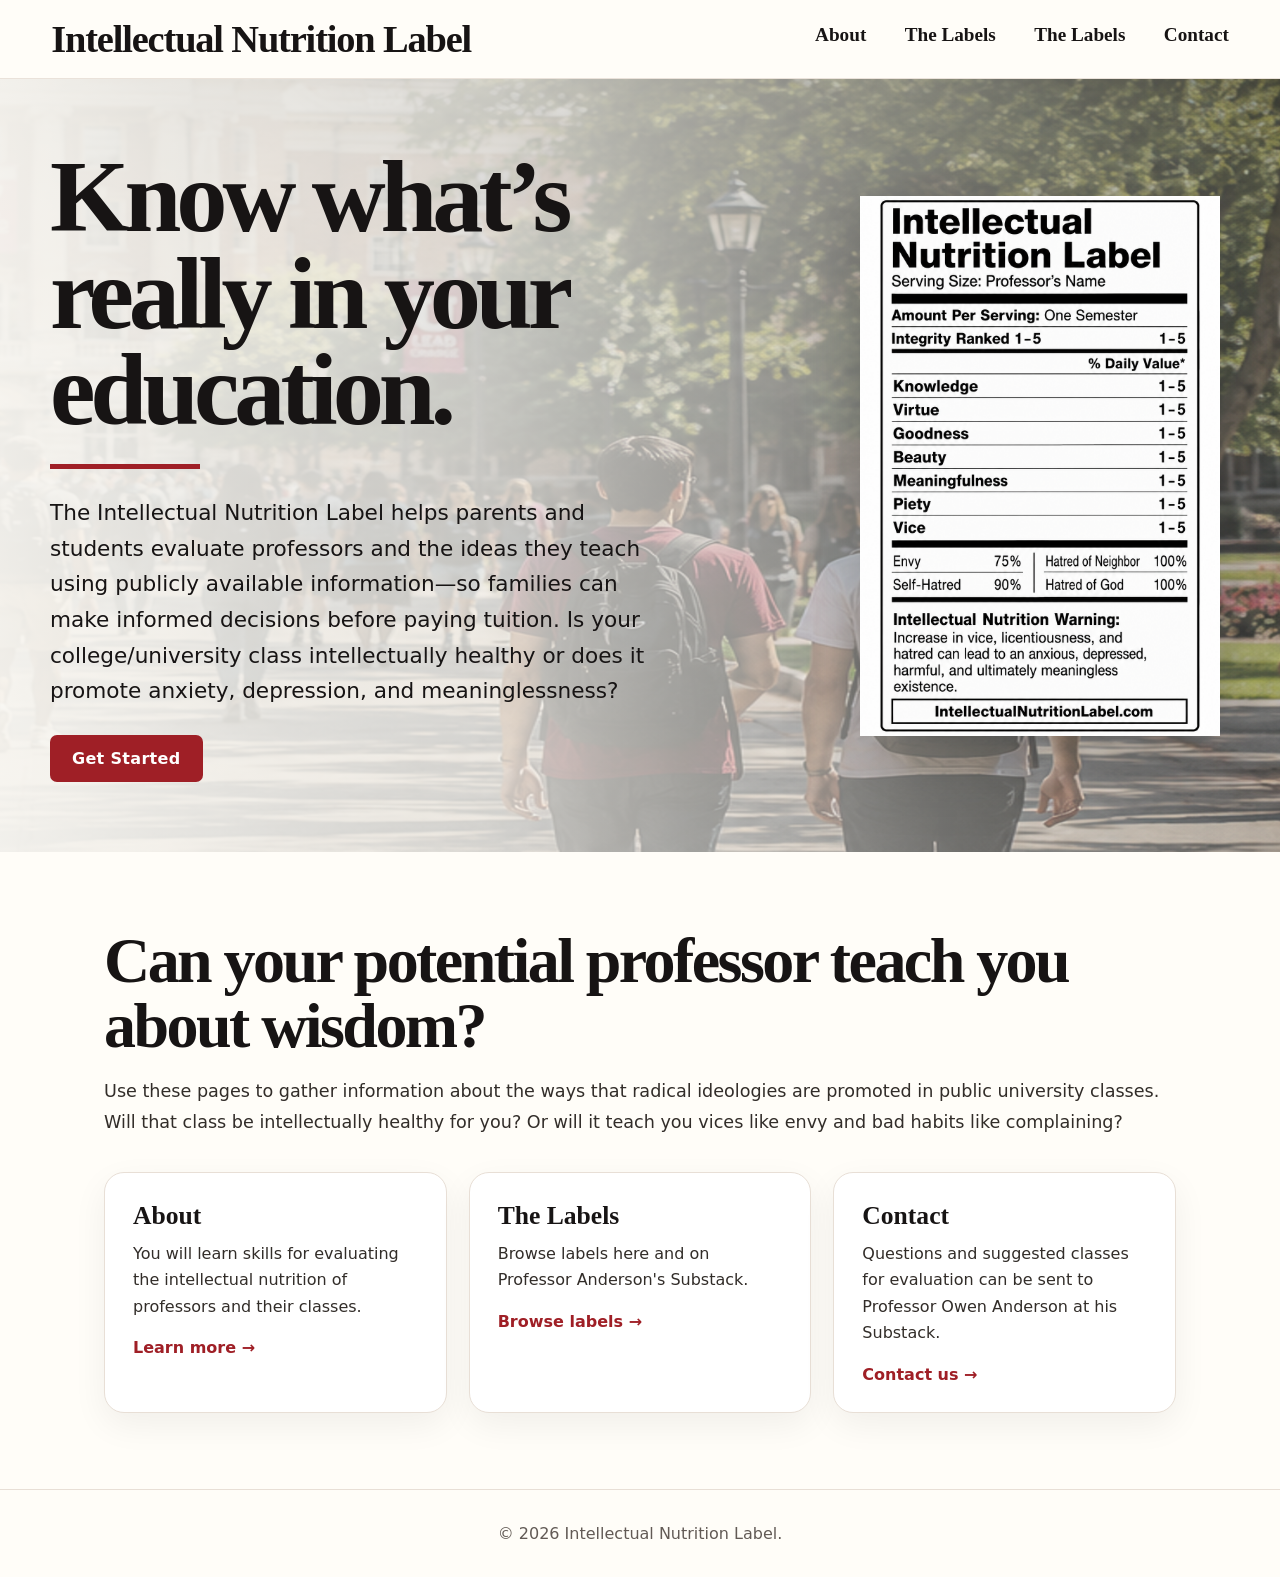
==== index.html @ eaf68fdd "Fix duplicate link in navigation menu" ====
<!doctype html>
<html lang="en">
<head>
  <meta charset="utf-8" />
  <meta name="viewport" content="width=device-width, initial-scale=1" />
  <title>Intellectual Nutrition Label</title>
  <meta name="description" content="The Intellectual Nutrition Label helps parents and students evaluate professors and the ideas they promote using publicly available information." />
  <link rel="stylesheet" href="assets/styles.css" />
</head>
<body>
  <header class="site-header">
    <a class="brand" href="index.html">Intellectual Nutrition Label</a>
    <nav class="main-nav" aria-label="Main navigation">
      <a href="about.html">About</a>
      <a href="labels.html">The Labels</a>
      <a href="labels.html">The Labels</a>
      <a href="contact.html">Contact</a>
    </nav>
  </header>

  <main>
    <section class="hero" aria-label="Intellectual Nutrition Label homepage hero">
      <div class="hero-inner">
        <div>
          <h1>Know what’s really in your education.</h1>
          <div class="accent-line"></div>
          <p>The Intellectual Nutrition Label helps parents and students evaluate professors and the ideas they teach using publicly available information—so families can make informed decisions before paying tuition. Is your college/university class intellectually healthy or does it promote anxiety, depression, and meaninglessness?</p>
          <a class="button" href="about.html">Get Started</a>
        </div>
        <img class="hero-label" src="assets/sample-label.png" alt="Sample Intellectual Nutrition Label" />
      </div>
    </section>

    <section class="section">
      <h2>Can your potential professor teach you about wisdom?</h2>
      <p class="lead">Use these pages to gather information about the ways that radical ideologies are promoted in public university classes. Will that class be intellectually healthy for you?  Or will it teach you vices like envy and bad habits like complaining?</p>
      <div class="cards">
        <article class="info-card">
          <h3>About</h3>
          <p>You will learn skills for evaluating the intellectual nutrition of professors and their classes.</p>
          <a class="card-link" href="about.html">Learn more →</a>
        </article>
        <article class="info-card">
          <h3>The Labels</h3>
          <p>Browse labels here and on Professor Anderson's Substack.</p>
          <a class="card-link" href="labels.html">Browse labels →</a>
        </article>
        <article class="info-card">
          <h3>Contact</h3>
          <p>Questions and suggested classes for evaluation can be sent to Professor Owen Anderson at his Substack.</p>
          <a class="card-link" href="contact.html">Contact us →</a>
        </article>
      </div>
    </section>
  </main>

  <footer class="footer">© <span id="year"></span> Intellectual Nutrition Label.</footer>
  <script>document.getElementById('year').textContent = new Date().getFullYear();</script>
</body>
</html>
---- assets/styles.css ----
:root {
  --maroon: #9f1f26;
  --maroon-dark: #75141a;
  --ink: #171414;
  --paper: #fffdf8;
  --cream: #f7f2e9;
  --muted: #625a55;
  --line: #e8dfd6;
  --gold: #b39249;
}
* { box-sizing: border-box; }
html { scroll-behavior: smooth; }
body {
  margin: 0;
  font-family: Georgia, 'Times New Roman', serif;
  color: var(--ink);
  background: var(--paper);
}
a { color: inherit; }
.site-header {
  position: sticky;
  top: 0;
  z-index: 10;
  display: flex;
  justify-content: space-between;
  align-items: center;
  gap: 24px;
  padding: 20px clamp(20px, 4vw, 72px);
  background: rgba(255,253,248,.94);
  backdrop-filter: blur(10px);
  border-bottom: 1px solid rgba(232,223,214,.9);
}
.brand {
  font-size: clamp(1.6rem, 3vw, 3rem);
  line-height: 1;
  font-weight: 700;
  text-decoration: none;
  letter-spacing: -.03em;
}
.main-nav {
  display: flex;
  gap: clamp(18px, 3vw, 44px);
  align-items: center;
  font-size: clamp(1rem, 1.5vw, 1.35rem);
  font-weight: 700;
}
.main-nav a {
  text-decoration: none;
  padding-bottom: 7px;
  border-bottom: 2px solid transparent;
}
.main-nav a:hover,
.main-nav a.active { color: var(--maroon); border-bottom-color: var(--maroon); }
.hero {
  position: relative;
  min-height: 76vh;
  display: grid;
  align-items: center;
  overflow: hidden;
  background: linear-gradient(90deg, rgba(255,253,248,.93) 0%, rgba(255,253,248,.76) 38%, rgba(255,253,248,.18) 100%), url('campus-background.png') center/cover no-repeat;
}
.hero-inner {
  width: min(1180px, calc(100% - 40px));
  margin: 0 auto;
  display: grid;
  grid-template-columns: 1fr minmax(260px, 380px);
  gap: clamp(32px, 7vw, 90px);
  align-items: center;
  padding: 70px 0;
}
.hero h1 {
  margin: 0;
  max-width: 650px;
  font-size: clamp(3rem, 8vw, 6.6rem);
  line-height: .94;
  letter-spacing: -.05em;
}
.accent-line {
  width: 150px;
  height: 5px;
  margin: 26px 0;
  background: var(--maroon);
}
.hero p {
  max-width: 610px;
  margin: 0;
  font-family: system-ui, -apple-system, BlinkMacSystemFont, 'Segoe UI', sans-serif;
  font-size: clamp(1.05rem, 2vw, 1.35rem);
  line-height: 1.65;
}
.hero-label {
  width: 100%;
  max-height: 540px;
  object-fit: contain;
  filter: drop-shadow(0 22px 35px rgba(0,0,0,.25));
}
.button {
  display: inline-block;
  margin-top: 26px;
  padding: 14px 22px;
  border-radius: 7px;
  background: var(--maroon);
  color: white;
  text-decoration: none;
  font-family: system-ui, -apple-system, BlinkMacSystemFont, 'Segoe UI', sans-serif;
  font-weight: 800;
  letter-spacing: .02em;
  border: 0;
  cursor: pointer;
}
.button:hover { background: var(--maroon-dark); }
.main-screen-button { margin-top: 22px; }
.section {
  max-width: 1120px;
  margin: 0 auto;
  padding: 76px 24px;
}
.section.narrow { max-width: 900px; }
.section h1,
.section h2 {
  font-size: clamp(2.4rem, 5vw, 4.4rem);
  line-height: 1.02;
  margin: 0 0 18px;
  letter-spacing: -.04em;
}
.section h3 { font-size: 1.6rem; margin-bottom: 10px; }
.lead,
.section p,
.section li,
.editor-label {
  font-family: system-ui, -apple-system, BlinkMacSystemFont, 'Segoe UI', sans-serif;
  font-size: 1.1rem;
  line-height: 1.75;
  color: #322d29;
}
.page-hero {
  background: linear-gradient(90deg, rgba(23,20,20,.62), rgba(23,20,20,.28)), url('campus-background.png') center/cover no-repeat;
  color: white;
  padding: 110px 24px;
}
.page-hero > div { max-width: 1120px; margin: 0 auto; }
.page-hero h1 { font-size: clamp(3rem, 7vw, 6rem); line-height: .95; margin: 0; letter-spacing: -.05em; }
.page-hero p { max-width: 720px; font-family: system-ui, -apple-system, BlinkMacSystemFont, 'Segoe UI', sans-serif; font-size: 1.25rem; line-height: 1.65; }
.cards,
.label-grid {
  display: grid;
  grid-template-columns: repeat(3, 1fr);
  gap: 22px;
  margin-top: 34px;
}
.info-card,
.label-card,
.editor-card {
  border: 1px solid var(--line);
  border-radius: 20px;
  padding: 28px;
  background: white;
  box-shadow: 0 12px 35px rgba(0,0,0,.06);
}
.info-card h3,
.label-card h3 { margin: 0 0 10px; }
.info-card p,
.label-card p { margin: 0; font-size: 1rem; line-height: 1.65; }
.card-link {
  display: inline-block;
  margin-top: 18px;
  color: var(--maroon);
  font-family: system-ui, -apple-system, BlinkMacSystemFont, 'Segoe UI', sans-serif;
  font-weight: 800;
  text-decoration: none;
}
.badge {
  display: inline-block;
  font-family: system-ui, -apple-system, BlinkMacSystemFont, 'Segoe UI', sans-serif;
  font-size: .8rem;
  font-weight: 800;
  letter-spacing: .08em;
  text-transform: uppercase;
  color: var(--maroon);
  background: #f7e9ea;
  border-radius: 999px;
  padding: 6px 10px;
  margin-bottom: 14px;
}
.blog-note {
  border-left: 6px solid var(--maroon);
  background: #fff;
  padding: 24px;
  margin-top: 28px;
  box-shadow: 0 8px 24px rgba(0,0,0,.04);
}
.textbox {
  width: 100%;
  min-height: 320px;
  resize: vertical;
  border: 1px solid var(--line);
  border-radius: 16px;
  padding: 20px;
  font-family: system-ui, -apple-system, BlinkMacSystemFont, 'Segoe UI', sans-serif;
  font-size: 1rem;
  line-height: 1.6;
  color: #322d29;
  background: #fff;
}
.editor-card { margin-top: 28px; }
.editor-label { display: block; font-weight: 800; color: var(--ink); margin-bottom: 10px; }
.footer {
  padding: 34px 24px;
  text-align: center;
  font-family: system-ui, -apple-system, BlinkMacSystemFont, 'Segoe UI', sans-serif;
  color: var(--muted);
  border-top: 1px solid var(--line);
}
@media (max-width: 900px) {
  .site-header { position: static; align-items: flex-start; flex-direction: column; }
  .main-nav { flex-wrap: wrap; }
  .hero-inner { grid-template-columns: 1fr; }
  .hero-label { max-width: 360px; }
  .cards, .label-grid { grid-template-columns: 1fr; }
}
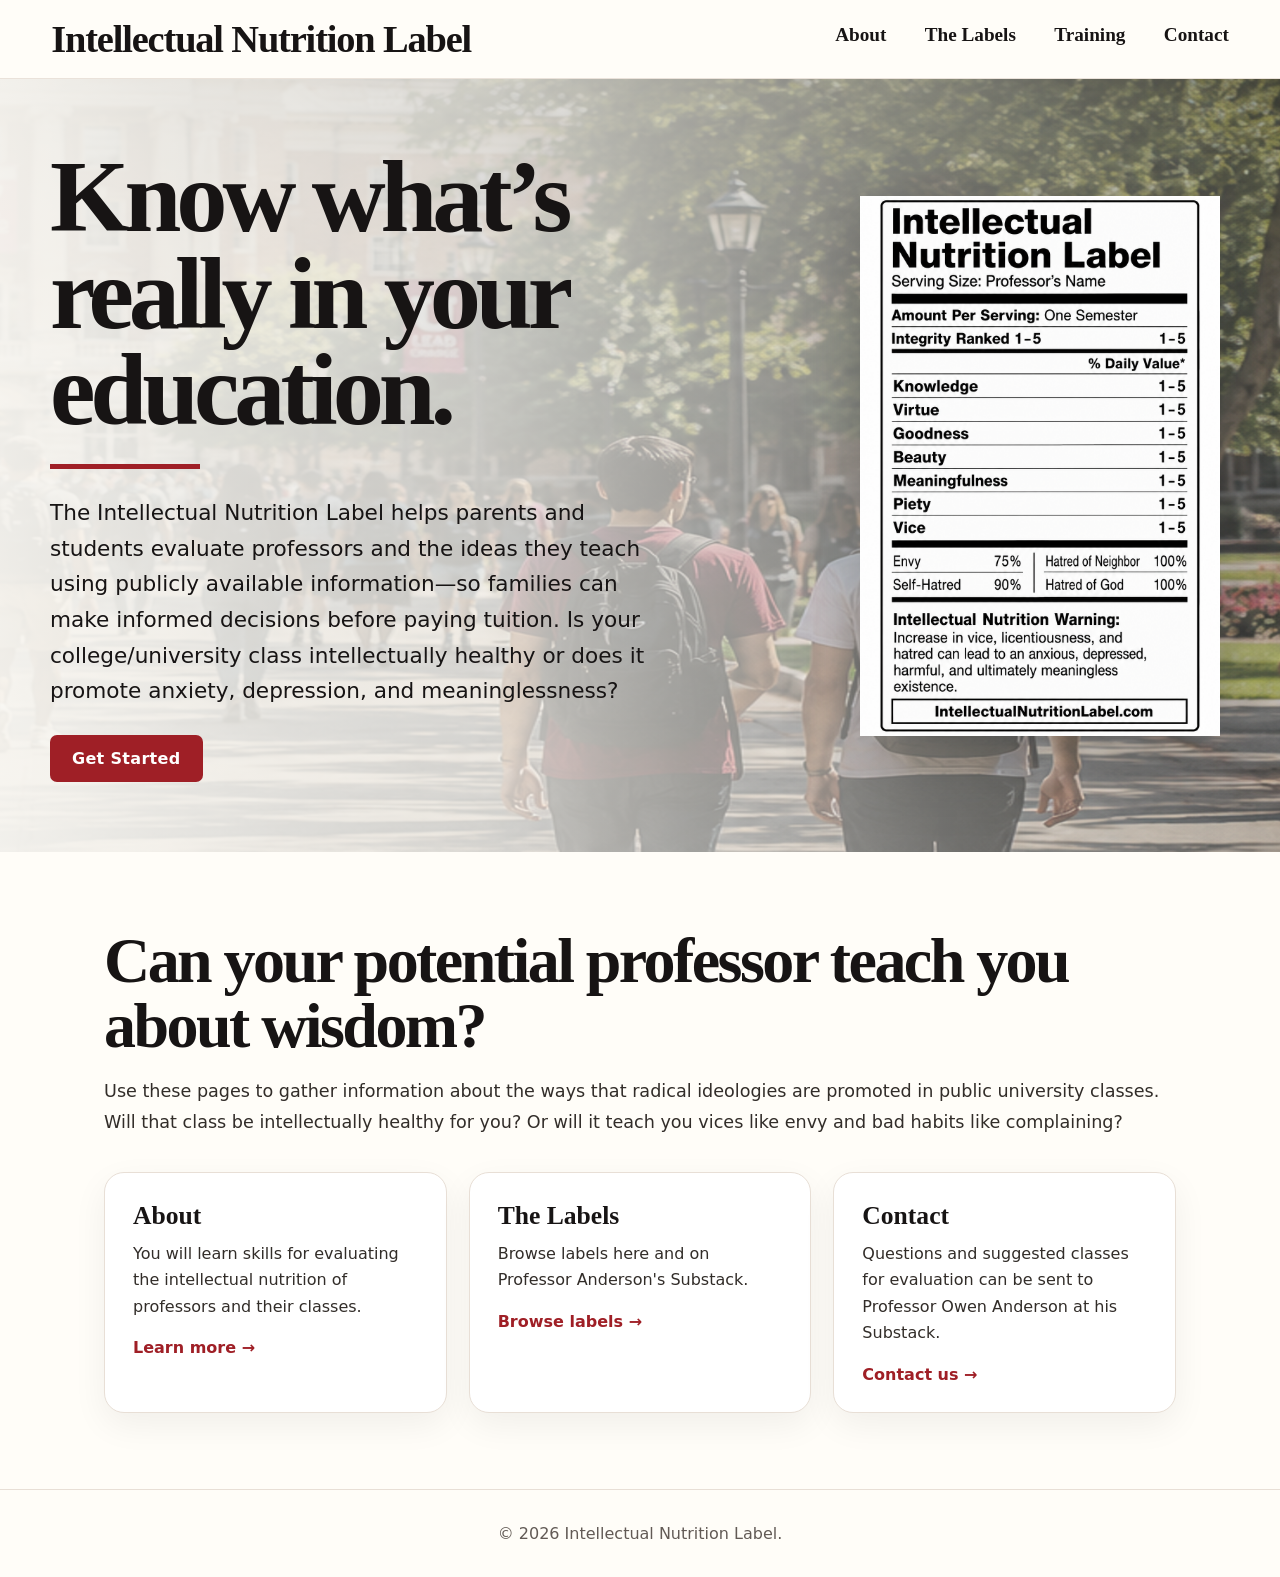
==== commit bfd57281: "Change 'The Labels' link to 'Training'" ====
--- a/index.html
+++ b/index.html
@@ -13,7 +13,7 @@
     <nav class="main-nav" aria-label="Main navigation">
       <a href="about.html">About</a>
       <a href="labels.html">The Labels</a>
-      <a href="labels.html">The Labels</a>
+      <a href="labels.html">Training</a>
       <a href="contact.html">Contact</a>
     </nav>
   </header>
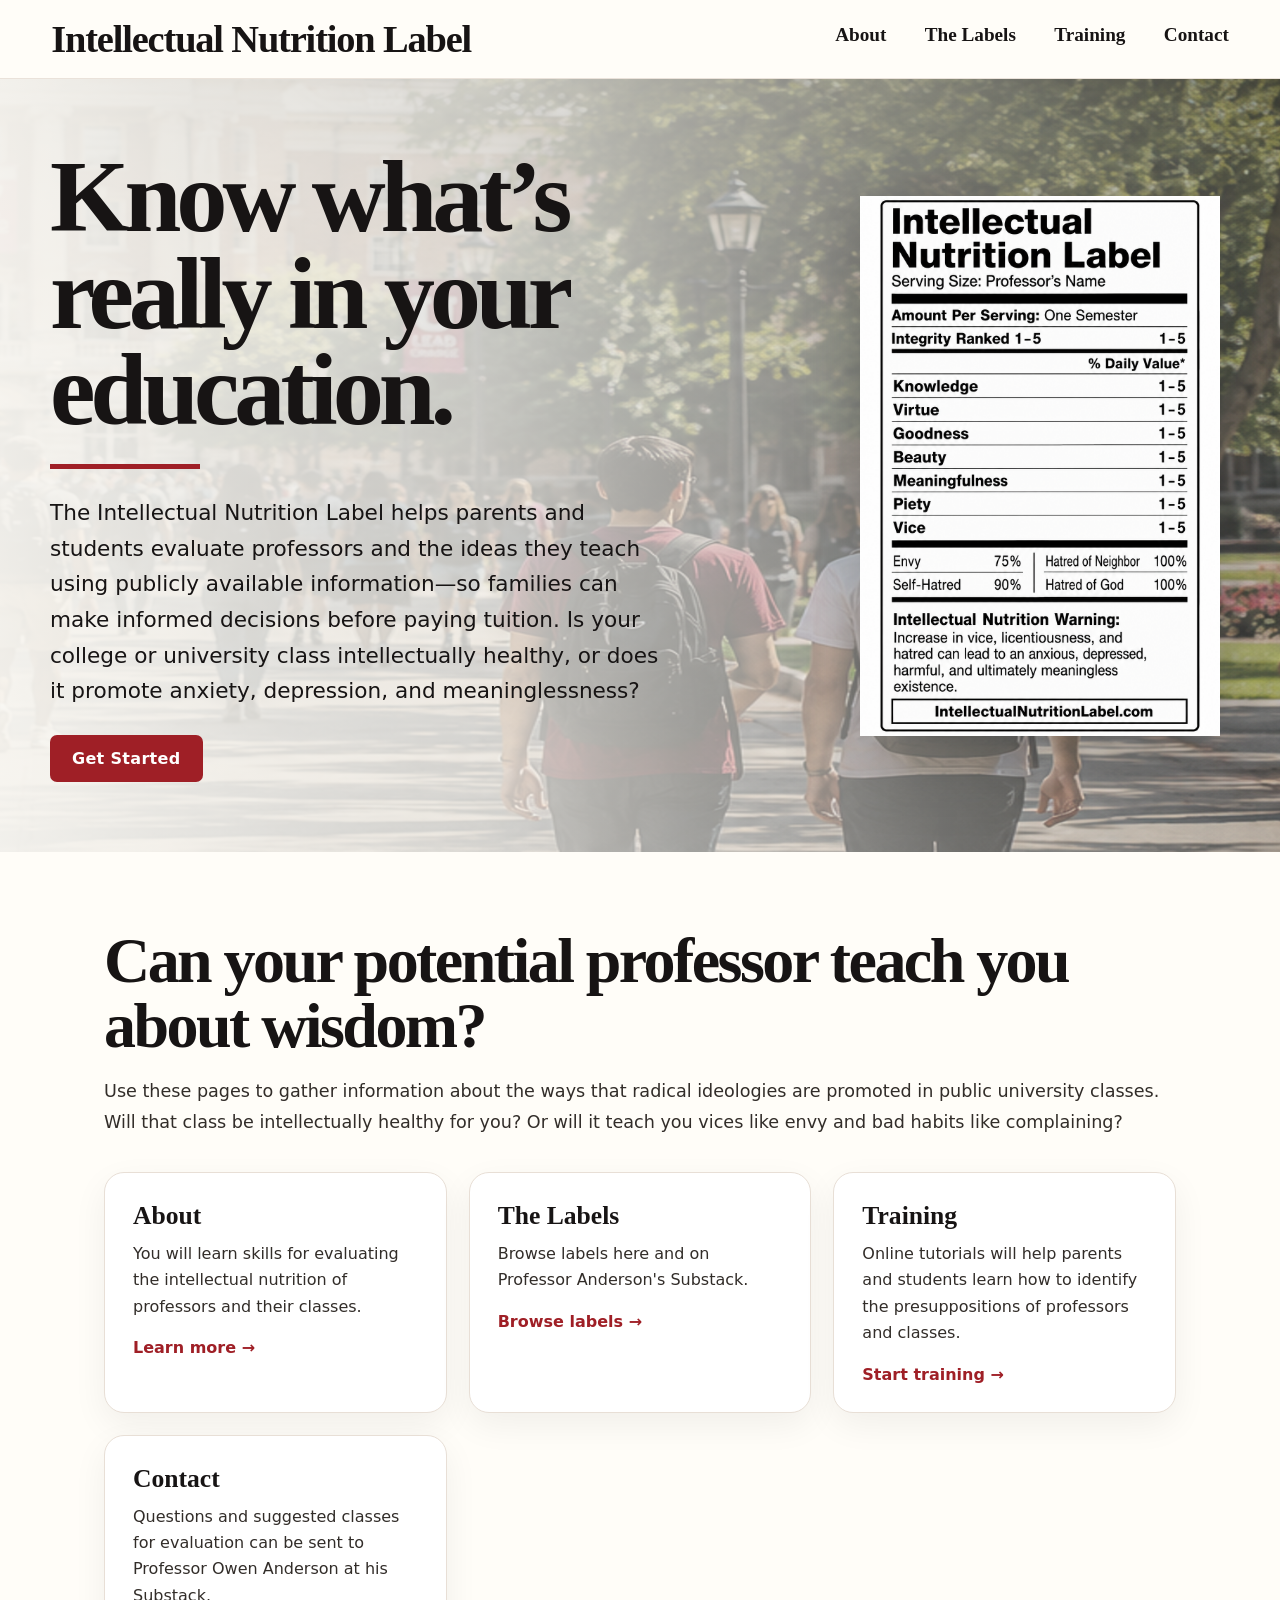
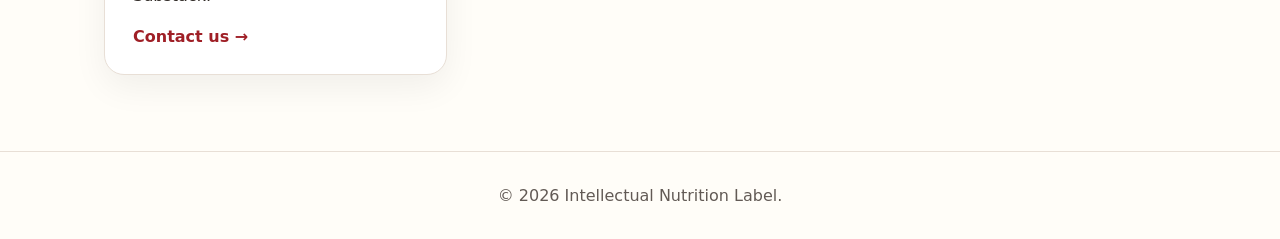
==== commit 1ef4a584: "Add files via upload" ====
--- a/index.html
+++ b/index.html
@@ -13,7 +13,7 @@
     <nav class="main-nav" aria-label="Main navigation">
       <a href="about.html">About</a>
       <a href="labels.html">The Labels</a>
-      <a href="labels.html">Training</a>
+      <a href="training.html">Training</a>
       <a href="contact.html">Contact</a>
     </nav>
   </header>
@@ -24,7 +24,7 @@
         <div>
           <h1>Know what’s really in your education.</h1>
           <div class="accent-line"></div>
-          <p>The Intellectual Nutrition Label helps parents and students evaluate professors and the ideas they teach using publicly available information—so families can make informed decisions before paying tuition. Is your college/university class intellectually healthy or does it promote anxiety, depression, and meaninglessness?</p>
+          <p>The Intellectual Nutrition Label helps parents and students evaluate professors and the ideas they teach using publicly available information—so families can make informed decisions before paying tuition. Is your college or university class intellectually healthy, or does it promote anxiety, depression, and meaninglessness?</p>
           <a class="button" href="about.html">Get Started</a>
         </div>
         <img class="hero-label" src="assets/sample-label.png" alt="Sample Intellectual Nutrition Label" />
@@ -33,8 +33,8 @@
 
     <section class="section">
       <h2>Can your potential professor teach you about wisdom?</h2>
-      <p class="lead">Use these pages to gather information about the ways that radical ideologies are promoted in public university classes. Will that class be intellectually healthy for you?  Or will it teach you vices like envy and bad habits like complaining?</p>
-      <div class="cards">
+      <p class="lead">Use these pages to gather information about the ways that radical ideologies are promoted in public university classes. Will that class be intellectually healthy for you? Or will it teach you vices like envy and bad habits like complaining?</p>
+      <div class="cards cards-four">
         <article class="info-card">
           <h3>About</h3>
           <p>You will learn skills for evaluating the intellectual nutrition of professors and their classes.</p>
@@ -44,6 +44,11 @@
           <h3>The Labels</h3>
           <p>Browse labels here and on Professor Anderson's Substack.</p>
           <a class="card-link" href="labels.html">Browse labels →</a>
+        </article>
+        <article class="info-card">
+          <h3>Training</h3>
+          <p>Online tutorials will help parents and students learn how to identify the presuppositions of professors and classes.</p>
+          <a class="card-link" href="training.html">Start training →</a>
         </article>
         <article class="info-card">
           <h3>Contact</h3>
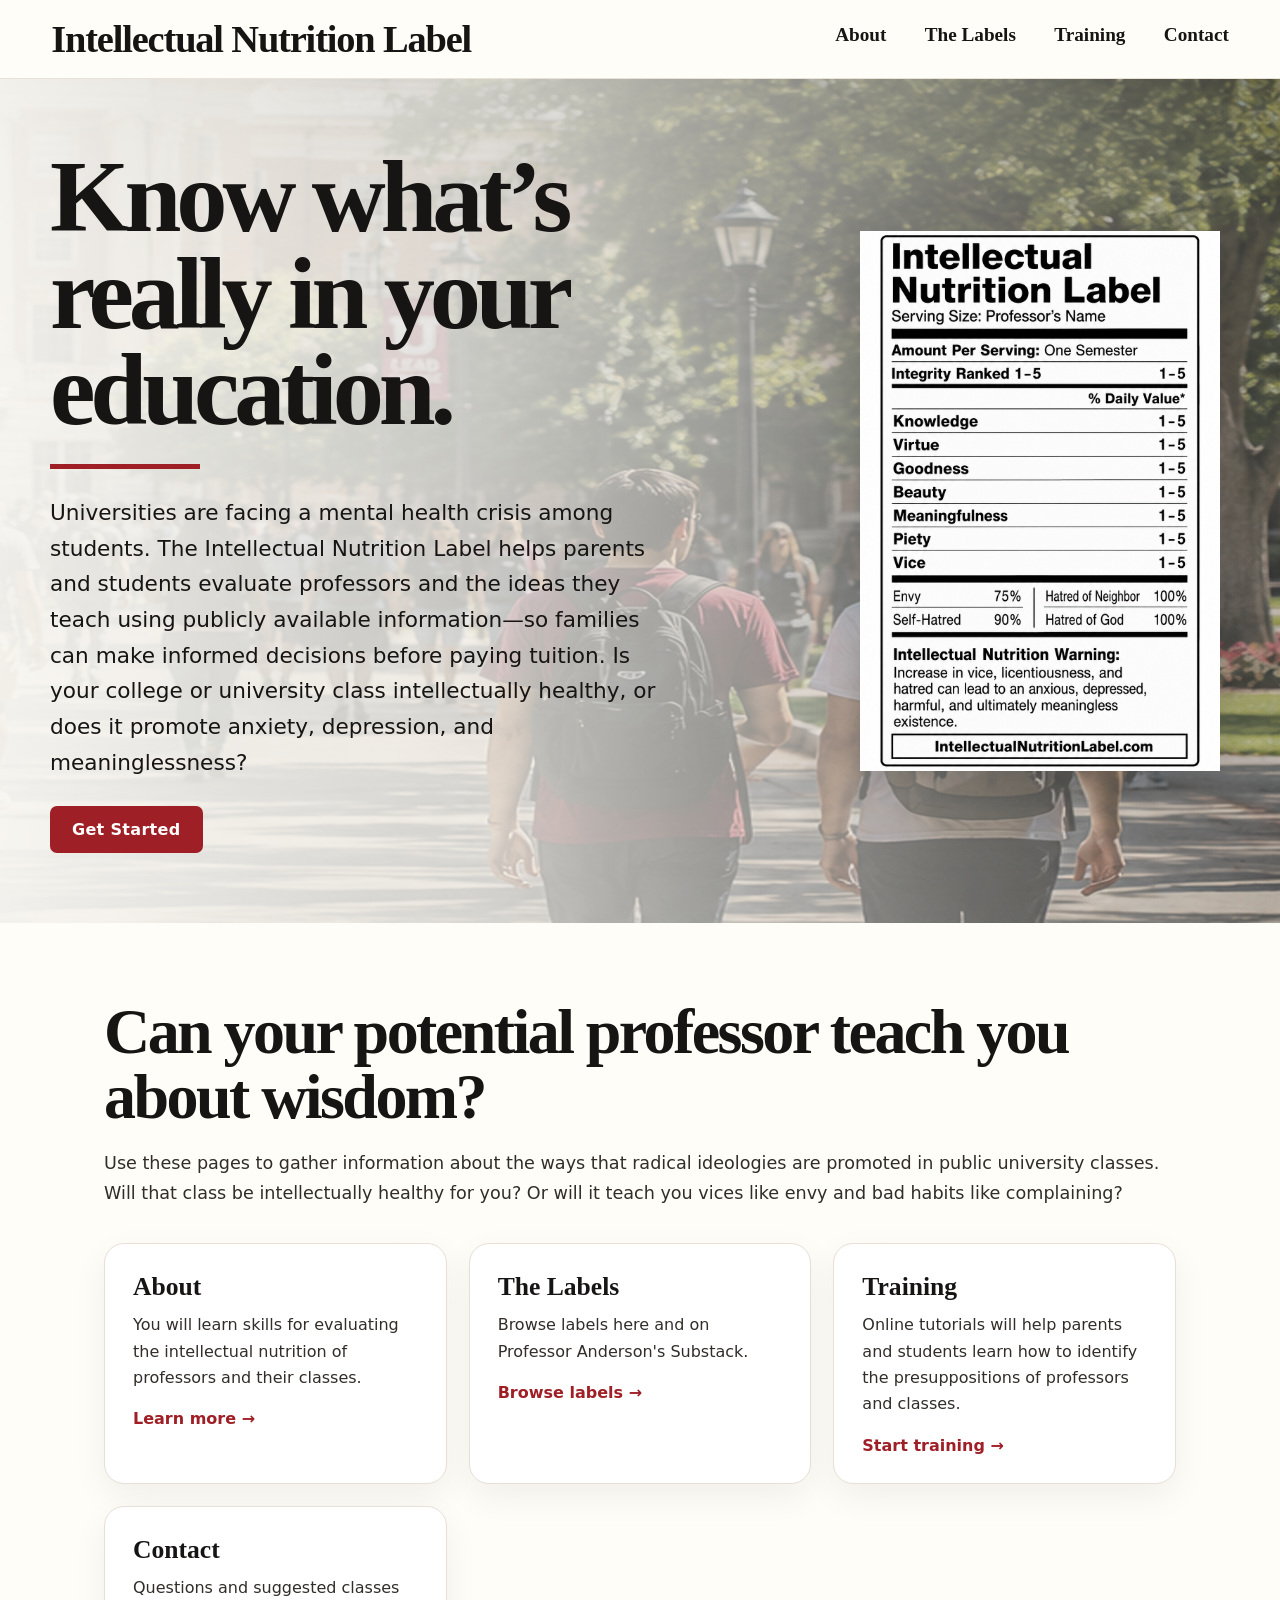
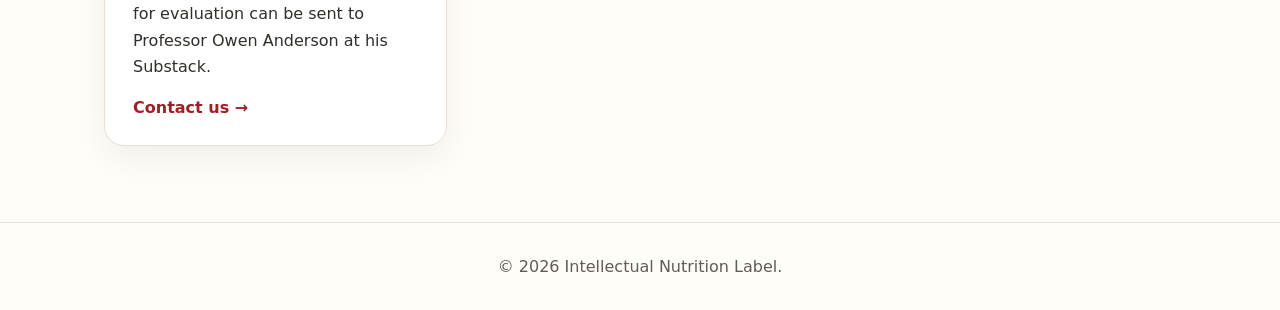
==== commit 92b2ef53: "Revise meta description and hero section text Updated the description meta tag and modified a paragr" ====
--- a/index.html
+++ b/index.html
@@ -24,7 +24,7 @@
         <div>
           <h1>Know what’s really in your education.</h1>
           <div class="accent-line"></div>
-          <p>The Intellectual Nutrition Label helps parents and students evaluate professors and the ideas they teach using publicly available information—so families can make informed decisions before paying tuition. Is your college or university class intellectually healthy, or does it promote anxiety, depression, and meaninglessness?</p>
+          <p>Universities are facing a mental health crisis among students. The Intellectual Nutrition Label helps parents and students evaluate professors and the ideas they teach using publicly available information—so families can make informed decisions before paying tuition. Is your college or university class intellectually healthy, or does it promote anxiety, depression, and meaninglessness?</p>
           <a class="button" href="about.html">Get Started</a>
         </div>
         <img class="hero-label" src="assets/sample-label.png" alt="Sample Intellectual Nutrition Label" />
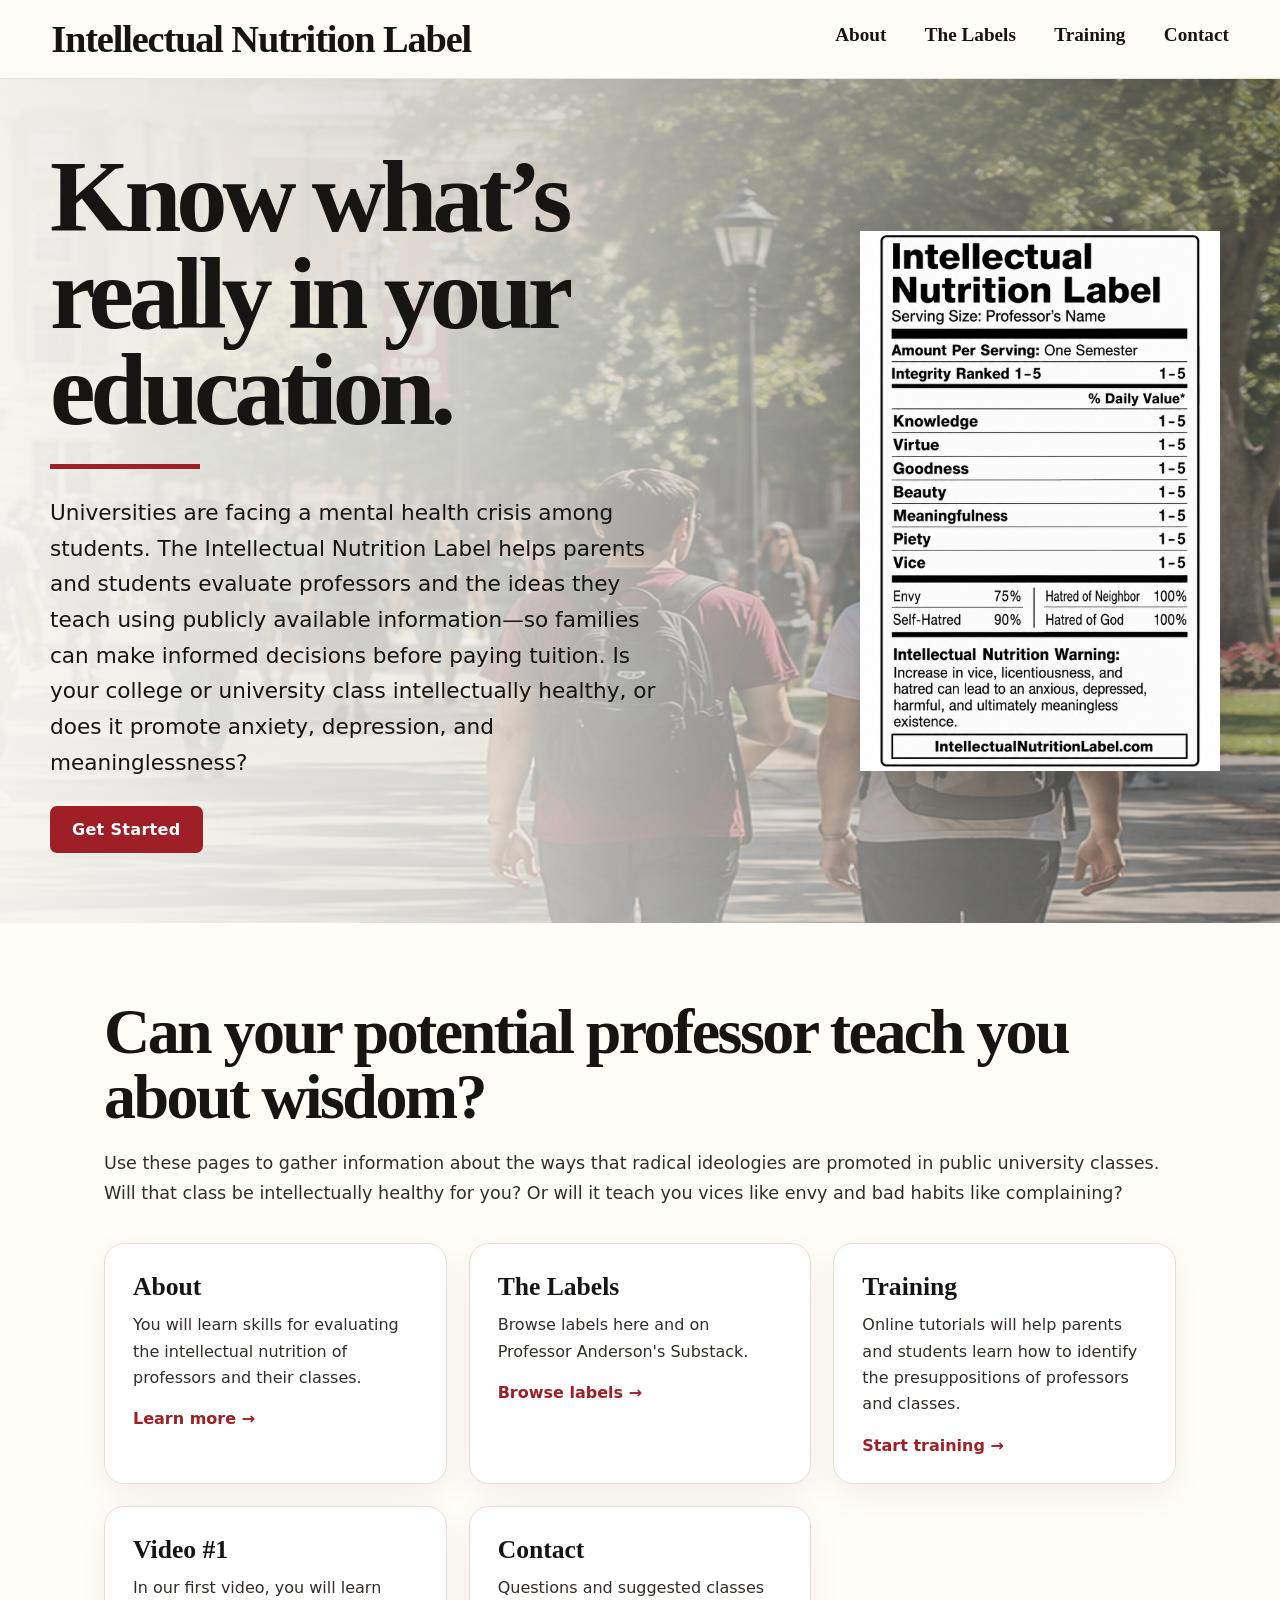
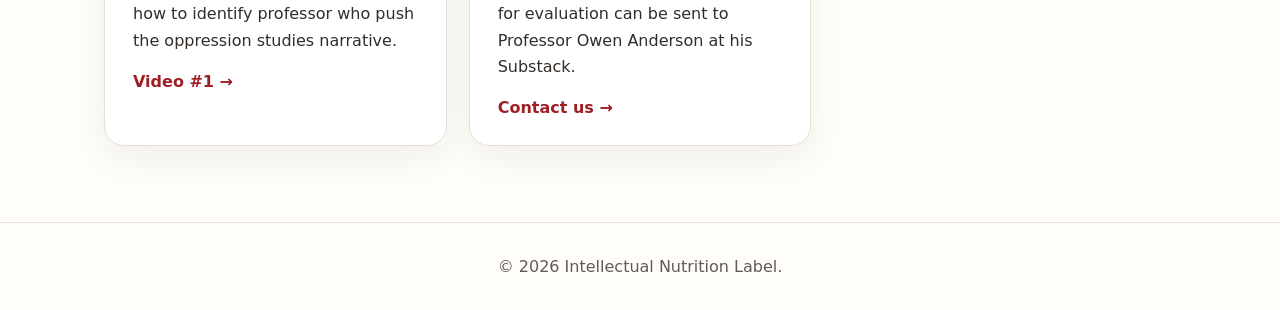
==== commit 3583e169: "Update index.html" ====
--- a/index.html
+++ b/index.html
@@ -51,6 +51,11 @@
           <a class="card-link" href="training.html">Start training →</a>
         </article>
         <article class="info-card">
+          <h3>Video #1</h3>
+          <p>In our first video, you will learn how to identify professor who push the oppression studies narrative.</p>
+          <a class="card-link" href="https://youtu.be/MjNI-lBtGtg?si=_v8Ghnhk1deTTmH5">Video #1 →</a>
+        </article>
+        <article class="info-card">
           <h3>Contact</h3>
           <p>Questions and suggested classes for evaluation can be sent to Professor Owen Anderson at his Substack.</p>
           <a class="card-link" href="contact.html">Contact us →</a>
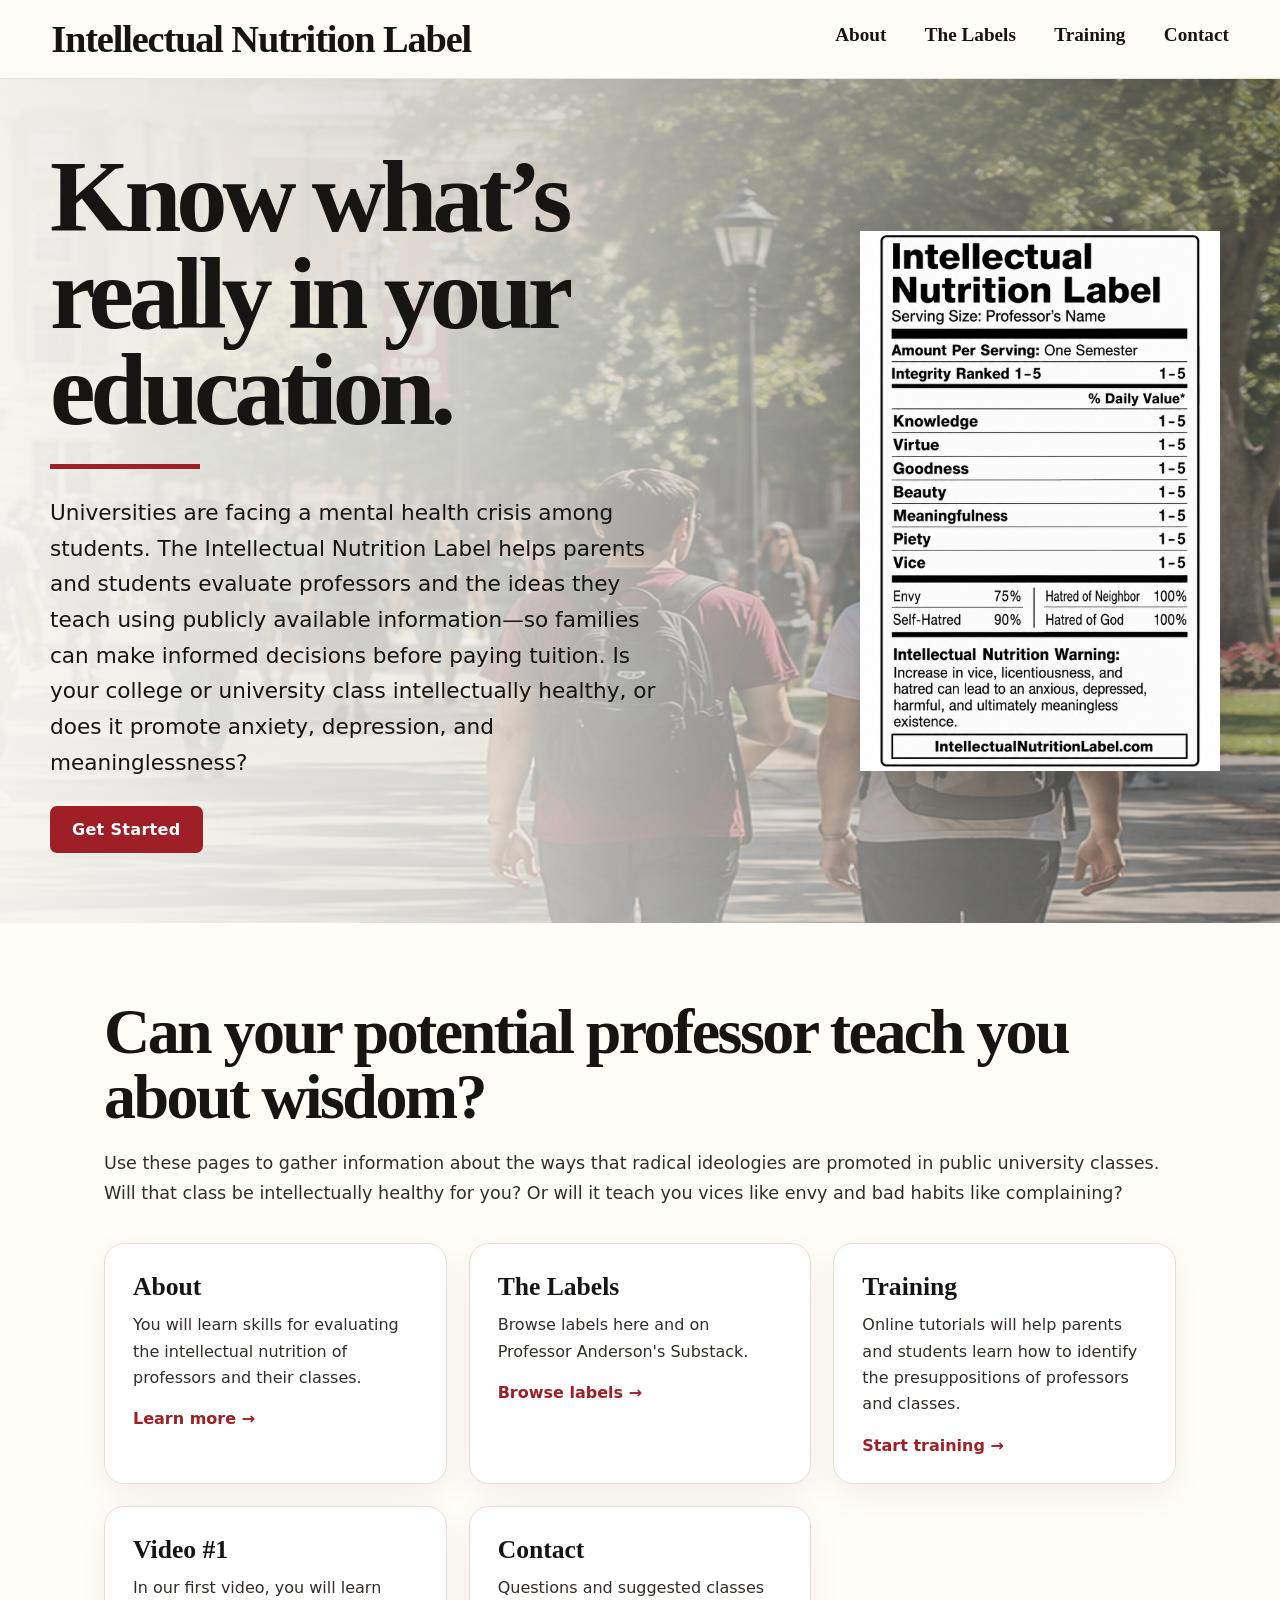
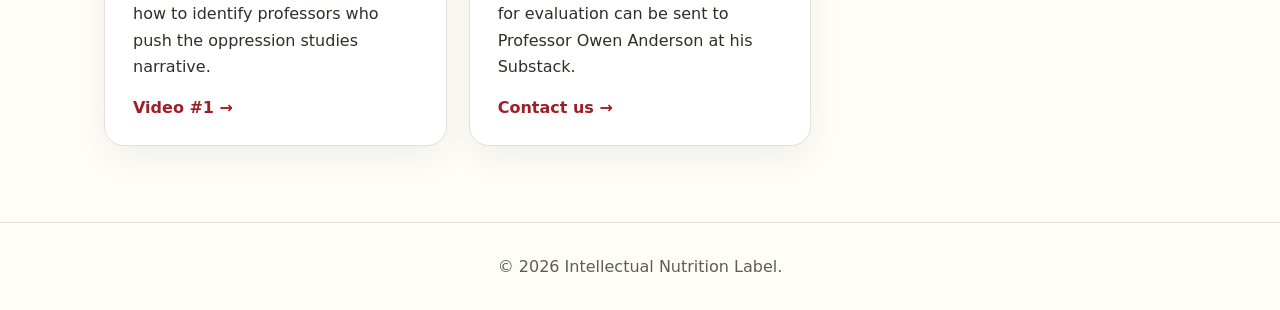
==== commit 6fa89ed3: "Correct grammar in video description" ====
--- a/index.html
+++ b/index.html
@@ -52,7 +52,7 @@
         </article>
         <article class="info-card">
           <h3>Video #1</h3>
-          <p>In our first video, you will learn how to identify professor who push the oppression studies narrative.</p>
+          <p>In our first video, you will learn how to identify professors who push the oppression studies narrative.</p>
           <a class="card-link" href="https://youtu.be/MjNI-lBtGtg?si=_v8Ghnhk1deTTmH5">Video #1 →</a>
         </article>
         <article class="info-card">
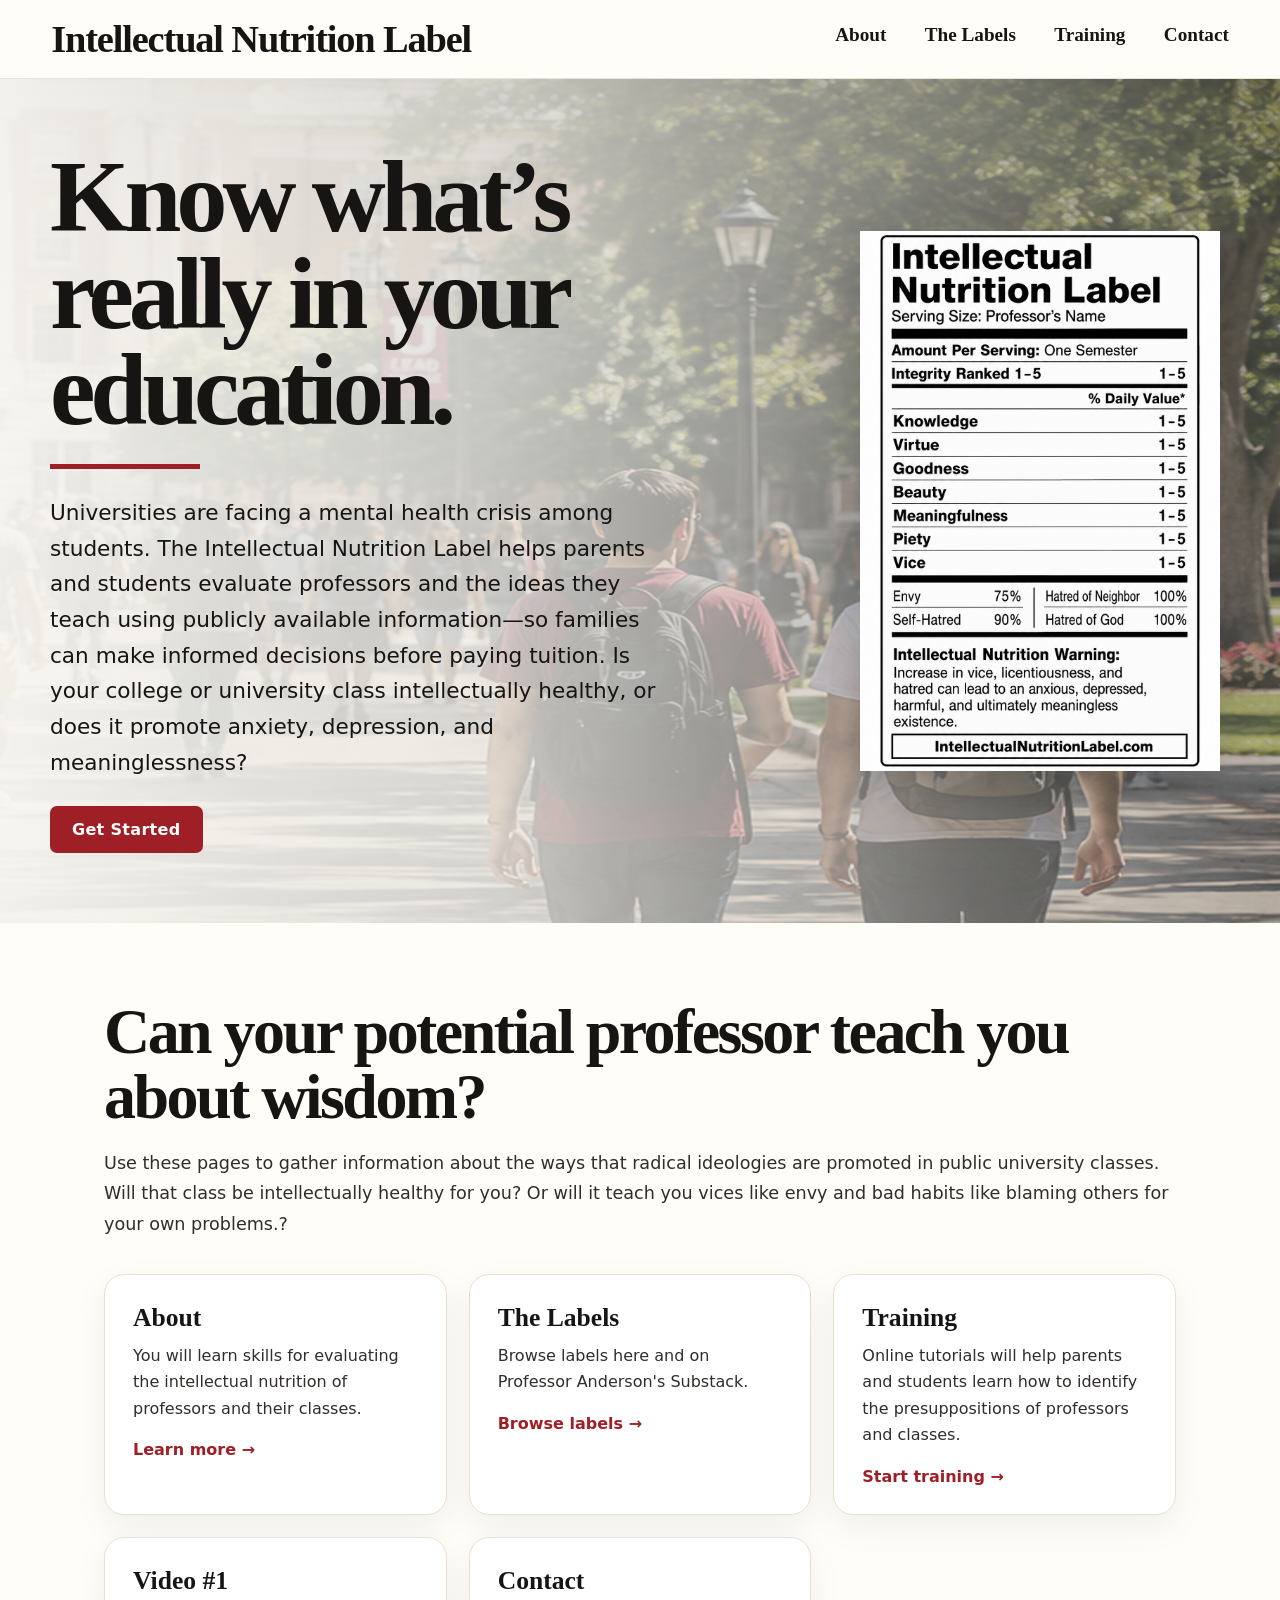
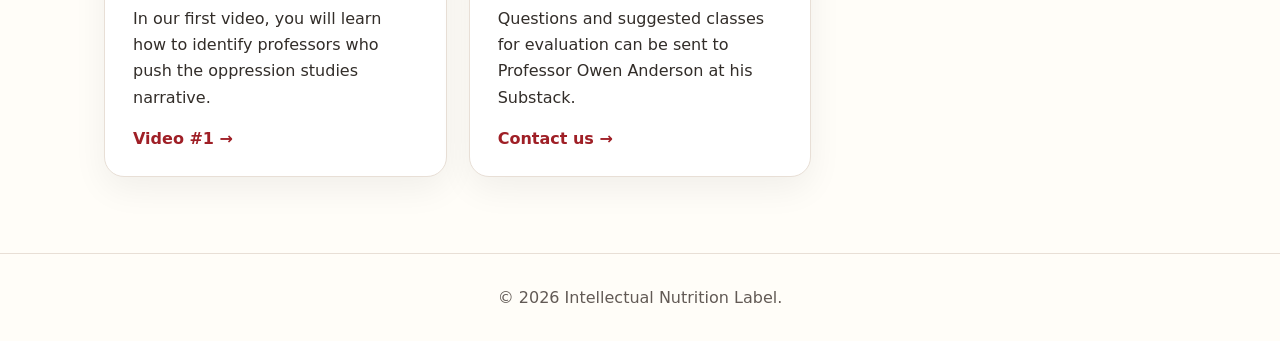
==== commit 88ee3ced: "Update index.html" ====
--- a/index.html
+++ b/index.html
@@ -33,7 +33,7 @@
 
     <section class="section">
       <h2>Can your potential professor teach you about wisdom?</h2>
-      <p class="lead">Use these pages to gather information about the ways that radical ideologies are promoted in public university classes. Will that class be intellectually healthy for you? Or will it teach you vices like envy and bad habits like complaining?</p>
+      <p class="lead">Use these pages to gather information about the ways that radical ideologies are promoted in public university classes. Will that class be intellectually healthy for you? Or will it teach you vices like envy and bad habits like blaming others for your own problems.?</p>
       <div class="cards cards-four">
         <article class="info-card">
           <h3>About</h3>
